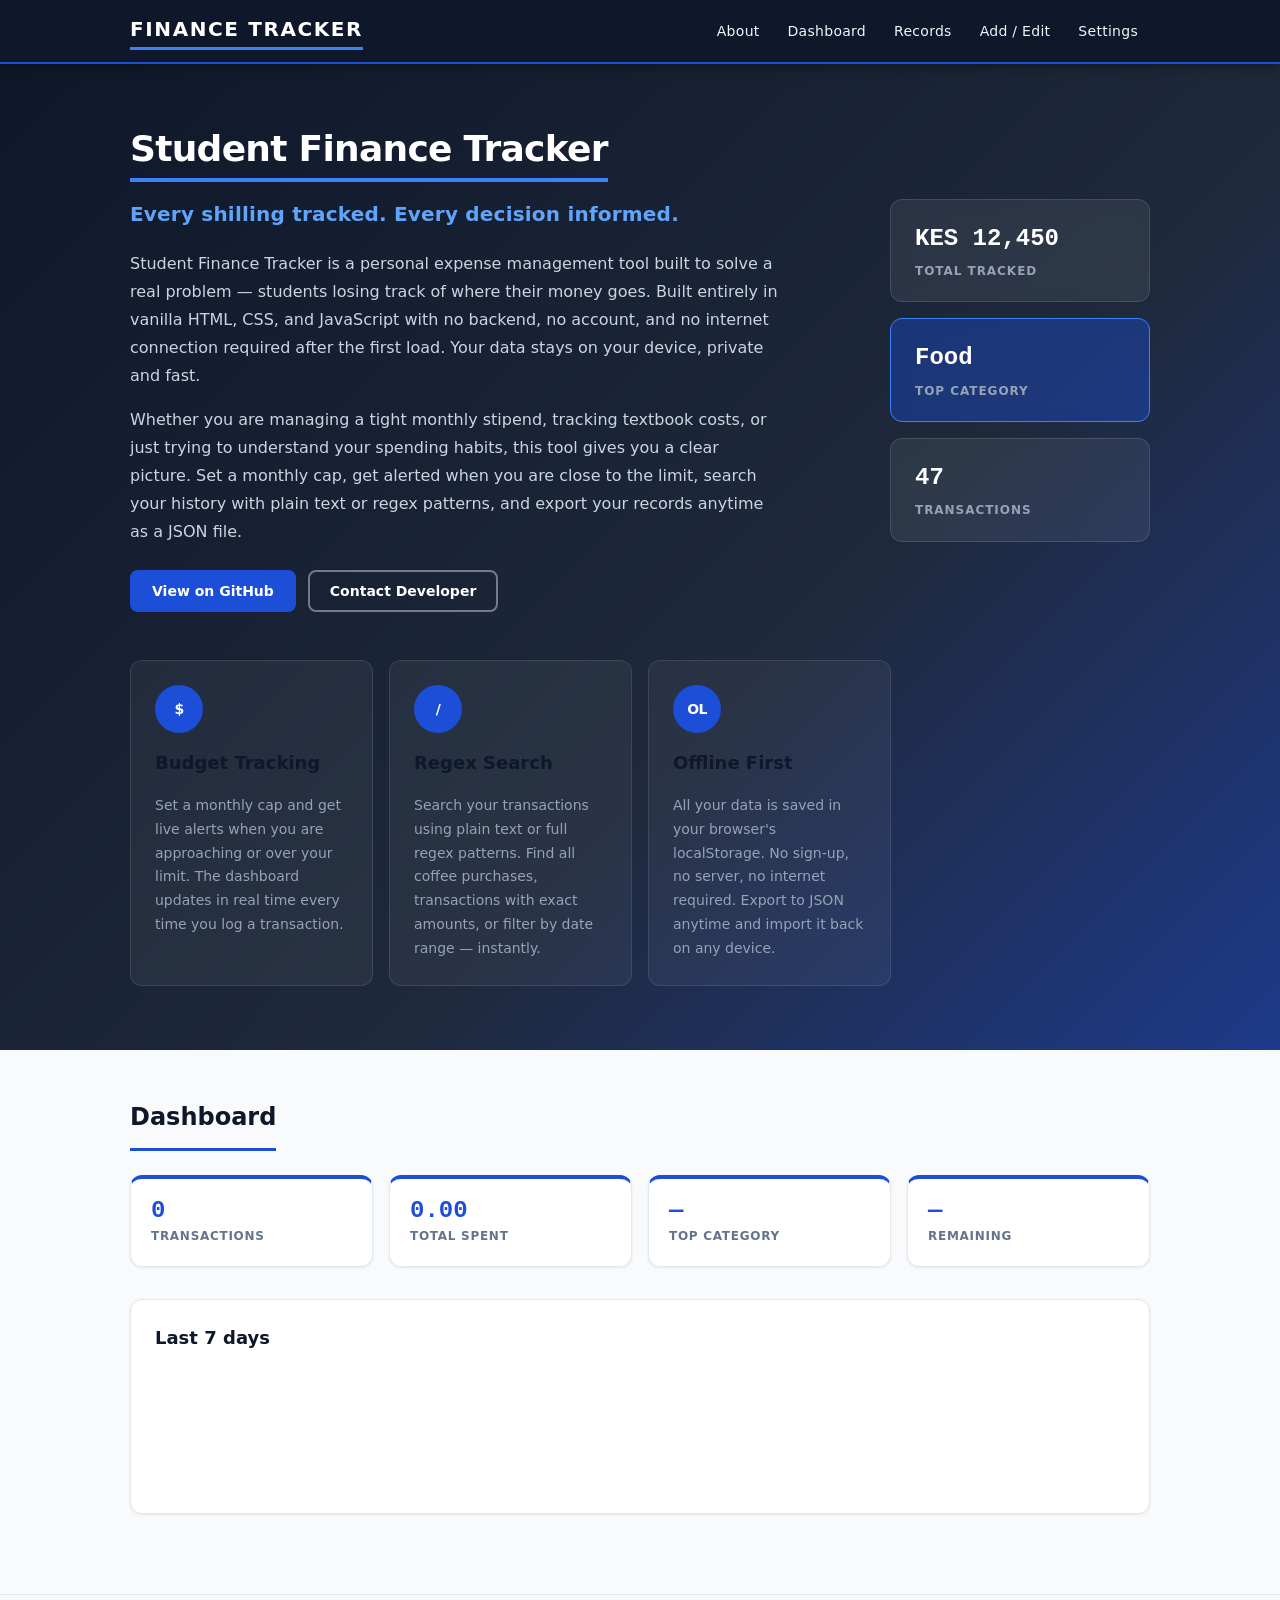
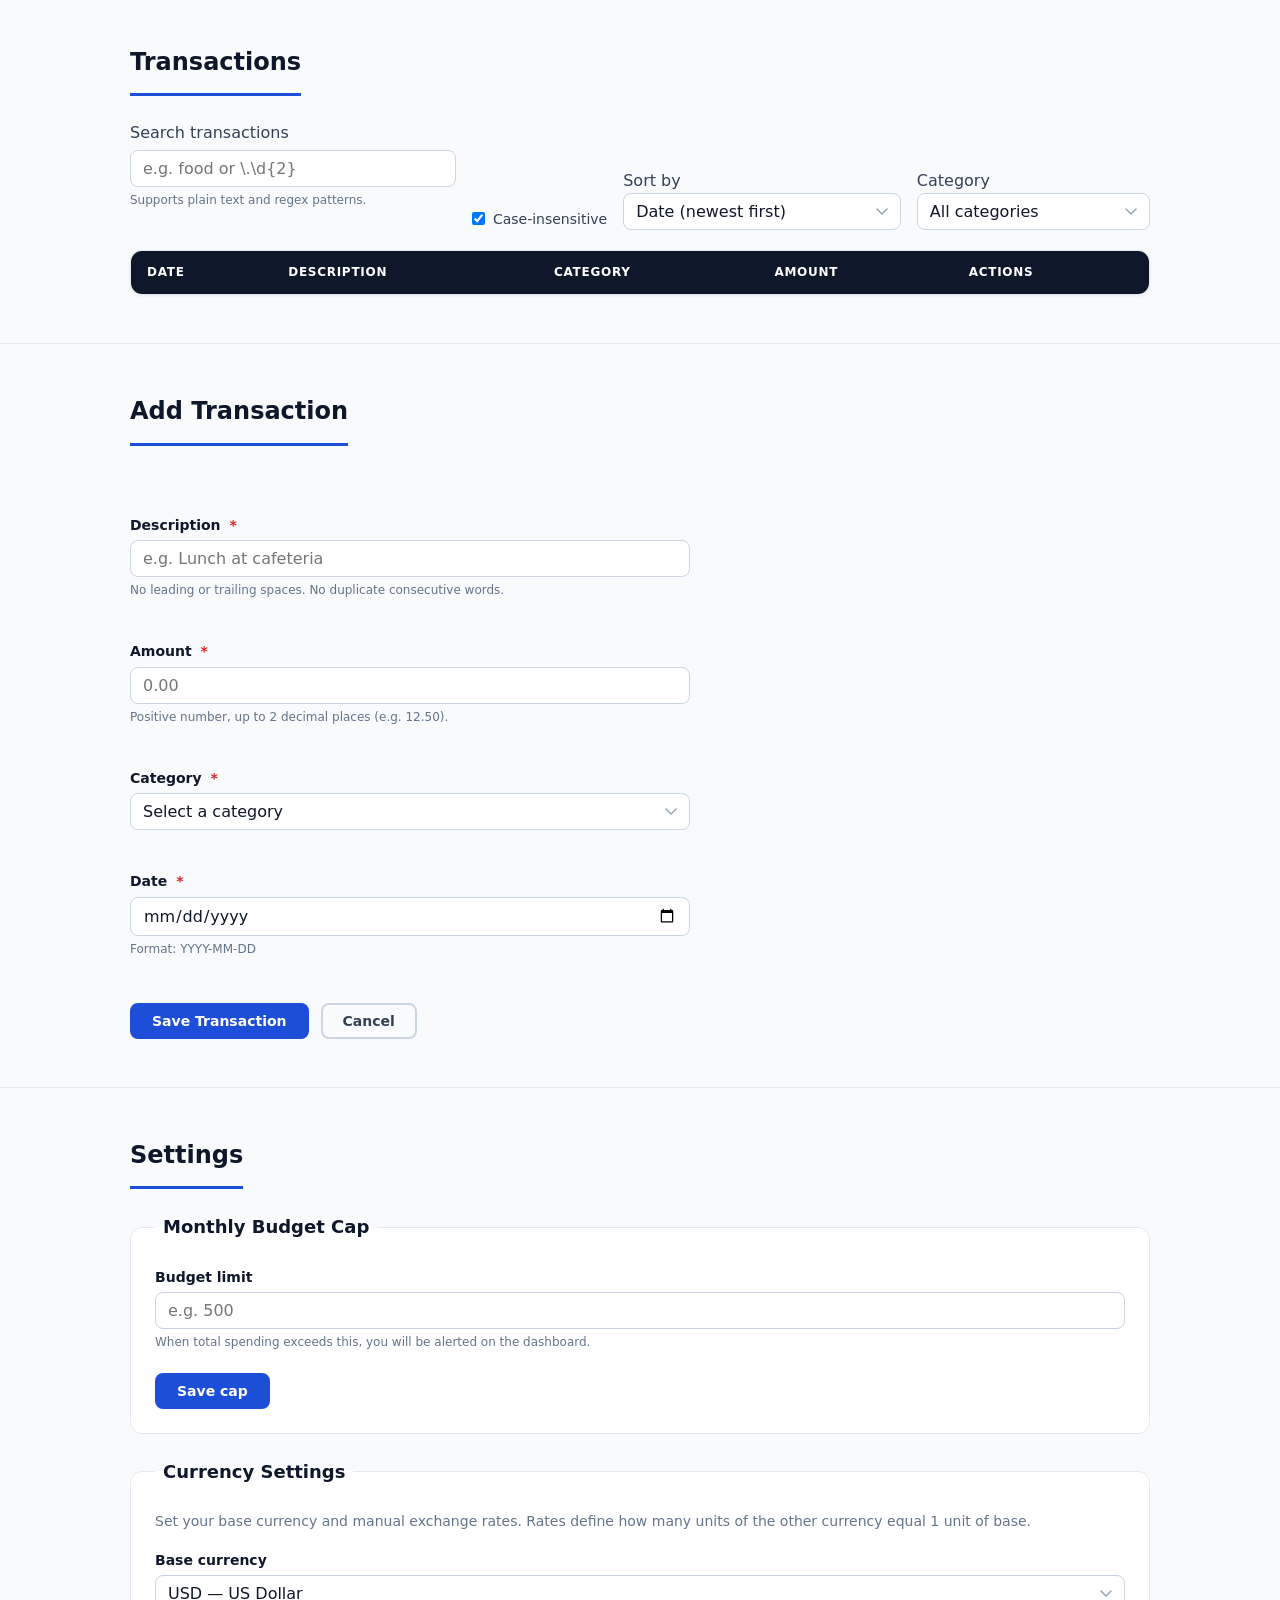
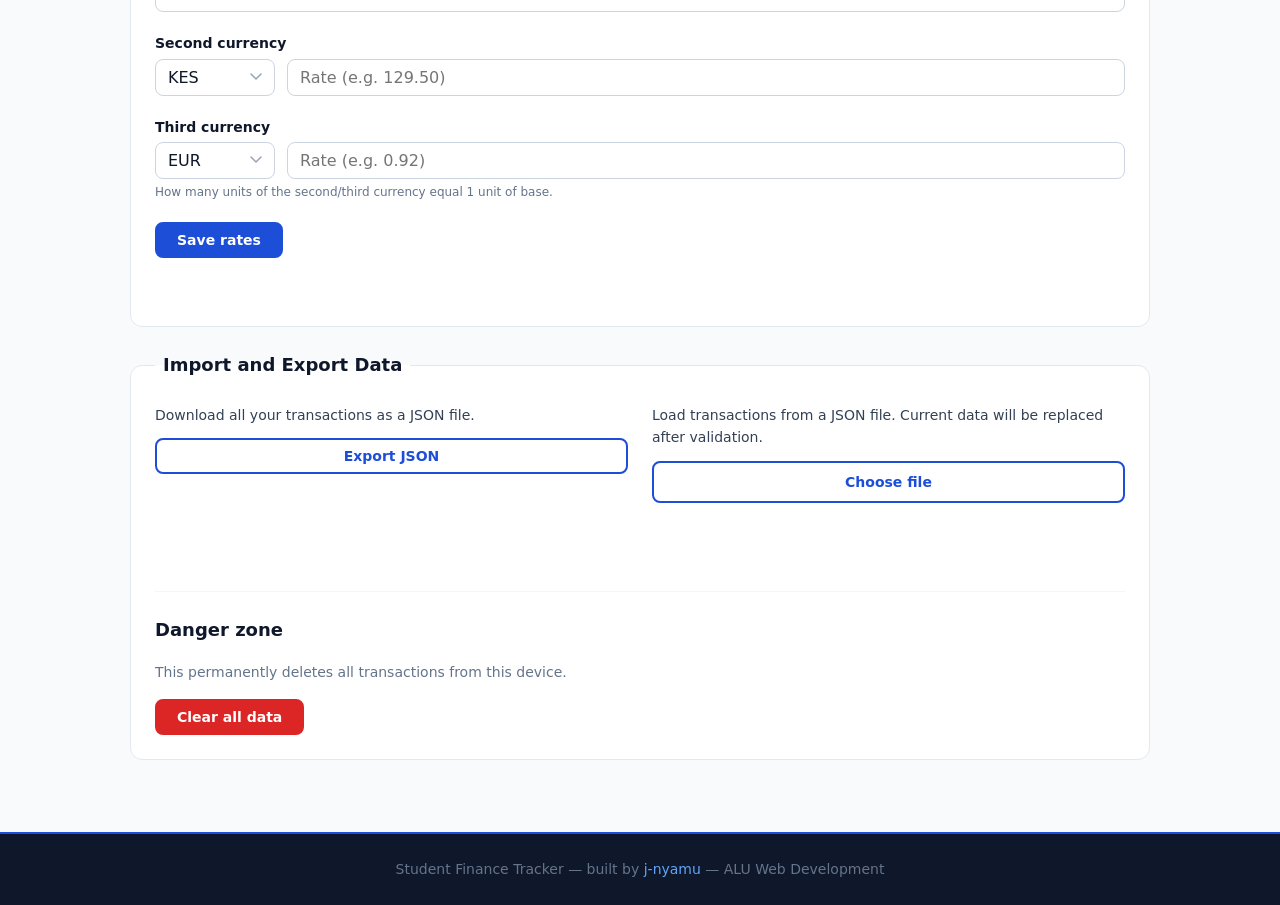
==== index.html @ af6364e4 "all" ====
<!DOCTYPE html>
<html lang="en">

<head>
  <meta charset="UTF-8" />
  <meta name="viewport" content="width=device-width, initial-scale=1.0" />
  <meta name="description" content="Student Finance Tracker — track your expenses, set budgets, and search transactions." />
  <title>Student Finance Tracker</title>
  <link rel="stylesheet" href="styles/main.css" />
<base target="_blank">
</head>

<body>

  <!-- Skip link — keyboard users jump past nav to main content -->
  <a href="#main-content" class="skip-link">Skip to main content</a>

  <!-- HEADER -->
  <header class="site-header" role="banner">
    <div class="header-inner">

      <div class="site-brand">
        <span class="brand-name">FINANCE TRACKER</span>
      </div>

      <button
        class="nav-toggle"
        aria-controls="primary-nav"
        aria-expanded="false"
        aria-label="Open navigation menu"
      >
        <span class="hamburger-bar"></span>
        <span class="hamburger-bar"></span>
        <span class="hamburger-bar"></span>
      </button>

      <nav id="primary-nav" class="primary-nav" aria-label="Primary navigation">
        <ul role="list">
          <li><a href="#section-about"     class="nav-link" data-section="about">About</a></li>
          <li><a href="#section-dashboard" class="nav-link" data-section="dashboard">Dashboard</a></li>
          <li><a href="#section-records"   class="nav-link" data-section="records">Records</a></li>
          <li><a href="#section-add"       class="nav-link" data-section="add">Add / Edit</a></li>
          <li><a href="#section-settings"  class="nav-link" data-section="settings">Settings</a></li>
        </ul>
      </nav>

    </div>
  </header>

  <!-- MAIN -->
  <main id="main-content" role="main">

    <!-- ======================================================
      SECTION 1 — ABOUT
    ====================================================== -->
    <section id="section-about" class="app-section" aria-labelledby="about-heading">
      <div class="section-inner">

        <div class="about-hero">
          <div class="about-hero-text">
            <h1 id="about-heading">Student Finance Tracker</h1>
            <p class="about-tagline">
              Every shilling tracked. Every decision informed.
            </p>
            <p class="about-description">
              Student Finance Tracker is a personal expense management tool built to solve
              a real problem — students losing track of where their money goes.
              Built entirely in vanilla HTML, CSS, and JavaScript with no backend,
              no account, and no internet connection required after the first load.
              Your data stays on your device, private and fast.
            </p>
            <p class="about-description">
              Whether you are managing a tight monthly stipend, tracking textbook costs,
              or just trying to understand your spending habits, this tool gives you
              a clear picture. Set a monthly cap, get alerted when you are close to the
              limit, search your history with plain text or regex patterns, and export
              your records anytime as a JSON file.
            </p>

            <div class="about-links">
              <a
                href="https://github.com/j-nyamu/alu-web-development"
                target="_blank"
                rel="noopener noreferrer"
                class="btn btn-primary"
                aria-label="View source code on GitHub (opens in new tab)"
              >View on GitHub</a>
              <a
                href="mailto:j.mungiria@alustudent.com"
                class="btn btn-outline"
                aria-label="Send an email to the developer"
              >Contact Developer</a>
            </div>
          </div>

          <div class="about-hero-visual" aria-hidden="true">
            <div class="hero-stat-preview">
              <div class="preview-card">
                <span class="preview-value">KES 12,450</span>
                <span class="preview-label">Total Tracked</span>
              </div>
              <div class="preview-card preview-card-accent">
                <span class="preview-value">Food</span>
                <span class="preview-label">Top Category</span>
              </div>
              <div class="preview-card">
                <span class="preview-value">47</span>
                <span class="preview-label">Transactions</span>
              </div>
            </div>
          </div>
        </div>

        <!-- Feature cards -->
        <div class="about-features">

          <div class="about-feature-card">
            <div class="feature-icon" aria-hidden="true">$</div>
            <h3 class="about-feature-title">Budget Tracking</h3>
            <p>Set a monthly cap and get live alerts when you are approaching or over your limit. The dashboard updates in real time every time you log a transaction.</p>
          </div>

          <div class="about-feature-card">
            <div class="feature-icon" aria-hidden="true">/</div>
            <h3 class="about-feature-title">Regex Search</h3>
            <p>Search your transactions using plain text or full regex patterns. Find all coffee purchases, transactions with exact amounts, or filter by date range — instantly.</p>
          </div>

          <div class="about-feature-card">
            <div class="feature-icon" aria-hidden="true">OL</div>
            <h3 class="about-feature-title">Offline First</h3>
            <p>All your data is saved in your browser's localStorage. No sign-up, no server, no internet required. Export to JSON anytime and import it back on any device.</p>
          </div>

        </div>

      </div>
    </section>


    <!-- ======================================================
      SECTION 2 — DASHBOARD
    ====================================================== -->
    <section id="section-dashboard" class="app-section" aria-labelledby="dashboard-heading">
      <div class="section-inner">

        <h2 id="dashboard-heading">Dashboard</h2>

        <!-- ARIA live region — budget cap alerts injected here by JS -->
        <div
          id="budget-alert"
          class="budget-alert"
          role="status"
          aria-live="polite"
          aria-atomic="true"
        ></div>

        <!-- Stat cards -->
        <div class="stats-grid">
          <div class="stat-card" aria-label="Total transactions">
            <span class="stat-value" id="stat-total-count">0</span>
            <span class="stat-label">Transactions</span>
          </div>
          <div class="stat-card" aria-label="Total amount spent">
            <span class="stat-value" id="stat-total-amount">0.00</span>
            <span class="stat-label">Total Spent</span>
          </div>
          <div class="stat-card" aria-label="Top spending category">
            <span class="stat-value" id="stat-top-category">—</span>
            <span class="stat-label">Top Category</span>
          </div>
          <div class="stat-card" aria-label="Budget remaining">
            <span class="stat-value" id="stat-budget-remaining">—</span>
            <span class="stat-label">Remaining</span>
          </div>
        </div>

        <!-- 7-day trend chart -->
        <div class="chart-wrapper" aria-label="Spending over the last 7 days">
          <h3 class="chart-title">Last 7 days</h3>
          <div id="trend-chart" class="trend-chart" role="img" aria-label="Bar chart of daily spending for the past 7 days"></div>
        </div>

      </div>
    </section>


    <!-- ======================================================
      SECTION 3 — RECORDS TABLE
    ====================================================== -->
    <section id="section-records" class="app-section" aria-labelledby="records-heading">
      <div class="section-inner">

        <h2 id="records-heading">Transactions</h2>

        <div class="records-toolbar" role="search">

          <div class="search-group">
            <label for="search-input">Search transactions</label>
            <input
              type="search"
              id="search-input"
              class="input-field"
              placeholder='e.g. food or \.\d{2}'
              aria-describedby="search-hint search-error"
              autocomplete="off"
            />
            <span id="search-hint" class="field-hint">Supports plain text and regex patterns.</span>
            <span id="search-error" class="field-error" role="alert" aria-live="assertive"></span>
          </div>

          <div class="search-options">
            <label class="toggle-label" for="toggle-case">
              <input type="checkbox" id="toggle-case" checked />
              Case-insensitive
            </label>
          </div>

          <div class="sort-group">
            <label for="sort-by">Sort by</label>
            <select id="sort-by" class="input-field select-field">
              <option value="date-desc">Date (newest first)</option>
              <option value="date-asc">Date (oldest first)</option>
              <option value="desc-asc">Description (A to Z)</option>
              <option value="desc-desc">Description (Z to A)</option>
              <option value="amount-asc">Amount (low to high)</option>
              <option value="amount-desc">Amount (high to low)</option>
            </select>
          </div>

          <div class="filter-group">
            <label for="filter-category">Category</label>
            <select id="filter-category" class="input-field select-field">
              <option value="all">All categories</option>
            </select>
          </div>

        </div>

        <p id="records-count" aria-live="polite" class="records-count"></p>

        <div class="table-wrapper" role="region" aria-label="Transactions table" tabindex="0">
          <table id="records-table" class="records-table">
            <thead>
              <tr>
                <th scope="col">Date</th>
                <th scope="col">Description</th>
                <th scope="col">Category</th>
                <th scope="col">Amount</th>
                <th scope="col">Actions</th>
              </tr>
            </thead>
            <tbody id="records-tbody"></tbody>
          </table>
        </div>

        <div id="empty-state" class="empty-state" hidden>
          <p>No transactions found. Add one below or adjust your search.</p>
          <a href="#section-add" class="btn btn-primary">Add transaction</a>
        </div>

      </div>
    </section>


    <!-- ======================================================
      SECTION 4 — ADD / EDIT FORM
    ====================================================== -->
    <section id="section-add" class="app-section" aria-labelledby="form-heading">
      <div class="section-inner">

        <h2 id="form-heading">Add Transaction</h2>

        <div id="form-status" class="form-status" role="status" aria-live="polite" aria-atomic="true"></div>

        <form id="transaction-form" class="transaction-form" novalidate>

          <input type="hidden" id="field-id" />

          <!-- Description -->
          <div class="form-group">
            <label for="field-description">
              Description <span class="required" aria-hidden="true">*</span>
            </label>
            <input
              type="text"
              id="field-description"
              class="input-field"
              placeholder="e.g. Lunch at cafeteria"
              required
              aria-required="true"
              aria-describedby="desc-error desc-hint"
              autocomplete="off"
            />
            <span id="desc-hint" class="field-hint">No leading or trailing spaces. No duplicate consecutive words.</span>
            <span id="desc-error" class="field-error" role="alert" aria-live="assertive"></span>
          </div>

          <!-- Amount with currency selector -->
          <div class="form-group">
            <label for="field-amount">
              Amount <span class="required" aria-hidden="true">*</span>
            </label>
                        <input
                type="text"
                id="field-amount"
                class="input-field amount-number-input"
                placeholder="0.00"
                required
                aria-required="true"
                aria-describedby="amount-error amount-hint"
                inputmode="decimal"
              />

            <span id="amount-hint" class="field-hint">Positive number, up to 2 decimal places (e.g. 12.50).</span>
            <span id="amount-error" class="field-error" role="alert" aria-live="assertive"></span>
          </div>

          <!-- Category -->
          <div class="form-group">
            <label for="field-category">
              Category <span class="required" aria-hidden="true">*</span>
            </label>
            <select
              id="field-category"
              class="input-field select-field"
              required
              aria-required="true"
              aria-describedby="category-error"
            >
              <option value="">Select a category</option>
              <option value="Food">Food</option>
              <option value="Books">Books</option>
              <option value="Transport">Transport</option>
              <option value="Entertainment">Entertainment</option>
              <option value="Fees">Fees</option>
              <option value="Other">Other</option>
            </select>
            <span id="category-error" class="field-error" role="alert" aria-live="assertive"></span>
          </div>

          <!-- Date -->
          <div class="form-group">
            <label for="field-date">
              Date <span class="required" aria-hidden="true">*</span>
            </label>
            <input
              type="date"
              id="field-date"
              class="input-field"
              required
              aria-required="true"
              aria-describedby="date-error date-hint"
            />
            <span id="date-hint" class="field-hint">Format: YYYY-MM-DD</span>
            <span id="date-error" class="field-error" role="alert" aria-live="assertive"></span>
          </div>

          <div class="form-actions">
            <button type="submit" id="btn-submit" class="btn btn-primary">Save Transaction</button>
            <button type="button" id="btn-cancel" class="btn btn-ghost">Cancel</button>
          </div>

        </form>

      </div>
    </section>


    <!-- ======================================================
      SECTION 5 — SETTINGS
    ====================================================== -->
    <section id="section-settings" class="app-section" aria-labelledby="settings-heading">
      <div class="section-inner">

        <h2 id="settings-heading">Settings</h2>

        <!-- Budget cap -->
        <fieldset class="settings-group">
          <legend>Monthly Budget Cap</legend>
          <div class="form-group">
            <label for="setting-budget-cap">Budget limit</label>
            <input
              type="number"
              id="setting-budget-cap"
              class="input-field"
              placeholder="e.g. 500"
              min="0"
              step="0.01"
              aria-describedby="budget-cap-hint"
            />
            <span id="budget-cap-hint" class="field-hint">When total spending exceeds this, you will be alerted on the dashboard.</span>
          </div>
          <button id="btn-save-budget" class="btn btn-primary">Save cap</button>
        </fieldset>

        <!-- Currency settings -->
        <fieldset class="settings-group">
          <legend>Currency Settings</legend>
          <p class="settings-description">
            Set your base currency and manual exchange rates.
            Rates define how many units of the other currency equal 1 unit of base.
          </p>

          <div class="form-group">
            <label for="setting-base-currency">Base currency</label>
            <select id="setting-base-currency" class="input-field select-field">
              <option value="USD">USD — US Dollar</option>
              <option value="KES">KES — Kenyan Shilling</option>
              <option value="RWF">RWF — Rwandan Franc</option>
              <option value="EUR">EUR — Euro</option>
              <option value="GBP">GBP — British Pound</option>
            </select>
          </div>

          <div class="form-group">
            <label for="setting-rate-1-code">Second currency</label>
            <div class="rate-row">
              <select id="setting-rate-1-code" class="input-field select-field">
                <option value="KES">KES</option>
                <option value="RWF">RWF</option>
                <option value="EUR">EUR</option>
                <option value="GBP">GBP</option>
                <option value="USD">USD</option>
              </select>
              <label for="setting-rate-1-value" class="visually-hidden">Exchange rate</label>
              <input type="number" id="setting-rate-1-value" class="input-field" placeholder="Rate (e.g. 129.50)" min="0" step="0.0001" />
            </div>
          </div>

          <div class="form-group">
            <label for="setting-rate-2-code">Third currency</label>
            <div class="rate-row">
              <select id="setting-rate-2-code" class="input-field select-field">
                <option value="EUR">EUR</option>
                <option value="RWF">RWF</option>
                <option value="KES">KES</option>
                <option value="GBP">GBP</option>
                <option value="USD">USD</option>
              </select>
              <label for="setting-rate-2-value" class="visually-hidden">Exchange rate</label>
              <input type="number" id="setting-rate-2-value" class="input-field" placeholder="Rate (e.g. 0.92)" min="0" step="0.0001" aria-describedby="rate-hint" />
            </div>
            <span id="rate-hint" class="field-hint">How many units of the second/third currency equal 1 unit of base.</span>
          </div>

          <button id="btn-save-rates" class="btn btn-primary">Save rates</button>
          <p id="settings-status" role="status" aria-live="polite" class="form-status"></p>
        </fieldset>

        <!-- Import / Export -->
        <fieldset class="settings-group">
          <legend>Import and Export Data</legend>

          <div class="import-export-actions">

            <div class="io-group">
              <p class="io-description">Download all your transactions as a JSON file.</p>
              <button id="btn-export" class="btn btn-outline">Export JSON</button>
            </div>

            <div class="io-group">
              <p class="io-description">Load transactions from a JSON file. Current data will be replaced after validation.</p>
              <label for="import-file" class="btn btn-outline" role="button">Choose file</label>
              <input type="file" id="import-file" accept=".json" class="visually-hidden" aria-describedby="import-status" />
              <p id="import-status" role="alert" aria-live="assertive" class="form-status"></p>
            </div>

          </div>

          <div class="danger-zone">
            <h3 class="danger-title">Danger zone</h3>
            <p>This permanently deletes all transactions from this device.</p>
            <button id="btn-clear-data" class="btn btn-danger">Clear all data</button>
          </div>

        </fieldset>

      </div>
    </section>

  </main>

  <!-- FOOTER -->
  <footer class="site-footer" role="contentinfo">
    <div class="footer-inner">
      <p>
        Student Finance Tracker &mdash; built by
        <a href="https://github.com/j-nyamu" target="_blank" rel="noopener noreferrer">j-nyamu</a>
        &mdash; ALU Web Development
      </p>
    </div>
  </footer>

  <!-- DELETE CONFIRM DIALOG -->
  <div
    id="confirm-dialog"
    class="dialog-overlay"
    role="dialog"
    aria-modal="true"
    aria-labelledby="dialog-title"
    aria-describedby="dialog-body"
    hidden
  >
    <div class="dialog-box">
      <h2 id="dialog-title">Delete transaction?</h2>
      <p id="dialog-body">This action cannot be undone.</p>
      <div class="dialog-actions">
        <button id="btn-confirm-delete" class="btn btn-danger">Yes, delete</button>
        <button id="btn-cancel-delete" class="btn btn-ghost">Cancel</button>
      </div>
    </div>
  </div>

  <!-- ES modules — order matters -->
  <script type="module" src="scripts/storage.js"></script>
  <script type="module" src="scripts/state.js"></script>
  <script type="module" src="scripts/validators.js"></script>
  <script type="module" src="scripts/search.js"></script>
  <script type="module" src="scripts/ui.js"></script>

</body>
</html>
---- styles/main.css ----
/* ============================================================
   STUDENT FINANCE TRACKER — main.css
   Theme: blue, black, and white.
   Mobile-first. Breakpoints: 360px (base), 768px, 1024px.
   ============================================================ */


/* ============================================================
   1. CSS CUSTOM PROPERTIES
   ============================================================ */
:root {
  /* -- Primary blue palette -- */
  --color-primary:        #1d4ed8;
  --color-primary-dark:   #1e3a8a;
  --color-primary-light:  #dbeafe;
  --color-primary-mid:    #3b82f6;
  --color-accent:         #60a5fa;

  /* -- Black and white palette -- */
  --color-black:          #000000;
  --color-near-black:     #0f172a;
  --color-dark:           #1e293b;
  --color-mid:            #334155;
  --color-bg:             #f8fafc;
  --color-surface:        #ffffff;
  --color-border:         #e2e8f0;
  --color-border-strong:  #cbd5e1;

  /* -- Text -- */
  --color-text-primary:   #0f172a;
  --color-text-secondary: #334155;
  --color-text-muted:     #64748b;
  --color-text-on-dark:   #f1f5f9;

  /* -- Status -- */
  --color-danger:         #dc2626;
  --color-danger-dark:    #b91c1c;
  --color-danger-light:   #fef2f2;
  --color-success:        #16a34a;
  --color-success-light:  #f0fdf4;
  --color-warning:        #d97706;
  --color-warning-light:  #fffbeb;

  /* -- Category badge colors -- */
  --color-food:           #16a34a;
  --color-books:          #7c3aed;
  --color-transport:      #0284c7;
  --color-entertainment:  #db2777;
  --color-fees:           #d97706;
  --color-other:          #64748b;

  /* -- Typography -- */
  --font-sans: 'Segoe UI', system-ui, -apple-system, sans-serif;
  --font-mono: 'Courier New', Courier, monospace;

  --text-xs:   0.75rem;
  --text-sm:   0.875rem;
  --text-base: 1rem;
  --text-lg:   1.125rem;
  --text-xl:   1.25rem;
  --text-2xl:  1.5rem;
  --text-3xl:  1.875rem;
  --text-4xl:  2.25rem;
  --text-5xl:  3rem;

  /* -- Spacing -- */
  --space-1:  0.25rem;
  --space-2:  0.5rem;
  --space-3:  0.75rem;
  --space-4:  1rem;
  --space-5:  1.25rem;
  --space-6:  1.5rem;
  --space-8:  2rem;
  --space-10: 2.5rem;
  --space-12: 3rem;
  --space-16: 4rem;

  /* -- Layout -- */
  --max-width:       1100px;
  --section-pad:     var(--space-10);
  --border-radius:   0.5rem;
  --border-radius-lg: 0.75rem;

  /* -- Shadows -- */
  --shadow-sm:  0 1px 3px rgba(0,0,0,0.08);
  --shadow-md:  0 4px 16px rgba(0,0,0,0.12);
  --shadow-blue: 0 4px 20px rgba(29,78,216,0.25);

  /* -- Transitions -- */
  --transition-fast:   150ms ease;
  --transition-normal: 250ms ease;
}


/* ============================================================
   2. RESET AND BASE
   ============================================================ */
*, *::before, *::after {
  box-sizing: border-box;
  margin: 0;
  padding: 0;
}

html {
  scroll-behavior: smooth;
  font-size: 16px;
}

body {
  font-family: var(--font-sans);
  font-size: var(--text-base);
  color: var(--color-text-secondary);
  background-color: var(--color-bg);
  line-height: 1.6;
  overflow-x: hidden;
}

ul[role="list"] { list-style: none; }

img { max-width: 100%; display: block; }

input, select, button, textarea {
  font-family: inherit;
  font-size: inherit;
}


/* ============================================================
   3. ACCESSIBILITY UTILITIES
   ============================================================ */
.skip-link {
  position: absolute;
  top: -100%;
  left: var(--space-4);
  background: var(--color-primary);
  color: #ffffff;
  padding: var(--space-2) var(--space-4);
  border-radius: var(--border-radius);
  font-weight: 600;
  text-decoration: none;
  z-index: 9999;
  transition: top var(--transition-fast);
}

.skip-link:focus { top: var(--space-4); }

.visually-hidden {
  position: absolute;
  width: 1px;
  height: 1px;
  padding: 0;
  margin: -1px;
  overflow: hidden;
  clip: rect(0,0,0,0);
  white-space: nowrap;
  border: 0;
}

:focus-visible {
  outline: 3px solid var(--color-primary-mid);
  outline-offset: 3px;
  border-radius: var(--border-radius);
}


/* ============================================================
   4. LAYOUT WRAPPERS
   ============================================================ */
.section-inner,
.header-inner,
.footer-inner {
  width: 100%;
  max-width: var(--max-width);
  margin-inline: auto;
  padding-inline: var(--space-4);
}


/* ============================================================
   5. HEADER AND NAVIGATION
   ============================================================ */
.site-header {
  position: sticky;
  top: 0;
  z-index: 100;
  /* Dark blue-black header */
  background-color: var(--color-near-black);
  border-bottom: 2px solid var(--color-primary);
  box-shadow: 0 2px 12px rgba(0,0,0,0.4);
}

.header-inner {
  display: flex;
  align-items: center;
  justify-content: space-between;
  padding-block: var(--space-3);
  gap: var(--space-4);
}

/* Brand — bold white text, no emoji */
.site-brand {
  display: flex;
  align-items: center;
}

.brand-name {
  font-size: var(--text-xl);
  font-weight: 900;
  color: #ffffff;
  letter-spacing: 0.08em;
  text-transform: uppercase;
  /* Blue underline accent */
  border-bottom: 3px solid var(--color-primary-mid);
  padding-bottom: 2px;
}

/* Hamburger button */
.nav-toggle {
  display: flex;
  flex-direction: column;
  justify-content: center;
  gap: 5px;
  background: none;
  border: 1px solid var(--color-mid);
  cursor: pointer;
  padding: var(--space-2);
  border-radius: var(--border-radius);
}

.hamburger-bar {
  display: block;
  width: 22px;
  height: 2px;
  background-color: #ffffff;
  border-radius: 2px;
  transition: transform var(--transition-normal), opacity var(--transition-fast);
}

.nav-toggle[aria-expanded="true"] .hamburger-bar:nth-child(1) {
  transform: translateY(7px) rotate(45deg);
}
.nav-toggle[aria-expanded="true"] .hamburger-bar:nth-child(2) {
  opacity: 0;
}
.nav-toggle[aria-expanded="true"] .hamburger-bar:nth-child(3) {
  transform: translateY(-7px) rotate(-45deg);
}

/* Mobile nav */
.primary-nav {
  display: none;
  position: absolute;
  top: 100%;
  left: 0;
  right: 0;
  background-color: var(--color-dark);
  border-bottom: 2px solid var(--color-primary);
  padding: var(--space-4);
  z-index: 99;
}

.primary-nav.is-open { display: block; }

.primary-nav ul {
  display: flex;
  flex-direction: column;
  gap: var(--space-1);
}

.nav-link {
  display: block;
  padding: var(--space-2) var(--space-3);
  color: var(--color-text-on-dark);
  text-decoration: none;
  border-radius: var(--border-radius);
  font-weight: 500;
  font-size: var(--text-sm);
  letter-spacing: 0.02em;
  transition: background-color var(--transition-fast), color var(--transition-fast);
}

.nav-link:hover {
  background-color: var(--color-primary);
  color: #ffffff;
}

.nav-link.is-active {
  background-color: var(--color-primary);
  color: #ffffff;
  font-weight: 700;
}


/* ============================================================
   6. APP SECTIONS
   ============================================================ */
.app-section {
  padding-block: var(--section-pad);
  border-bottom: 1px solid var(--color-border);
}

.app-section:last-of-type { border-bottom: none; }

.app-section h1 {
  font-size: var(--text-4xl);
  color: var(--color-text-primary);
  font-weight: 800;
  margin-bottom: var(--space-3);
  line-height: 1.15;
}

.app-section h2 {
  font-size: var(--text-2xl);
  color: var(--color-text-primary);
  font-weight: 700;
  margin-bottom: var(--space-6);
  padding-bottom: var(--space-3);
  border-bottom: 3px solid var(--color-primary);
  display: inline-block;
}

.app-section h3 {
  font-size: var(--text-lg);
  color: var(--color-text-primary);
  font-weight: 600;
  margin-bottom: var(--space-4);
}


/* ============================================================
   7. ABOUT SECTION — vibrant dark hero + feature cards
   ============================================================ */

/* Hero area — dark background, white text */
#section-about {
  background: linear-gradient(135deg, var(--color-near-black) 0%, var(--color-dark) 60%, var(--color-primary-dark) 100%);
  padding-block: var(--space-16);
  border-bottom: none;
}

.about-hero {
  display: flex;
  flex-direction: column;
  gap: var(--space-10);
  margin-bottom: var(--space-12);
}

.about-hero-text h1 {
  color: #ffffff;
  font-size: var(--text-4xl);
  font-weight: 900;
  letter-spacing: -0.02em;
  /* Blue accent underline on the heading */
  border-bottom: 4px solid var(--color-primary-mid);
  display: inline-block;
  padding-bottom: var(--space-2);
  margin-bottom: var(--space-4);
}

.about-tagline {
  font-size: var(--text-xl);
  color: var(--color-accent);
  font-weight: 600;
  margin-bottom: var(--space-5);
  letter-spacing: 0.01em;
}

.about-description {
  max-width: 64ch;
  margin-bottom: var(--space-4);
  color: #cbd5e1;
  line-height: 1.75;
  font-size: var(--text-base);
}

.about-links {
  display: flex;
  flex-wrap: wrap;
  gap: var(--space-3);
  margin-top: var(--space-6);
}

/* Preview stat cards floating on the right side */
.about-hero-visual {
  display: flex;
  justify-content: center;
}

.hero-stat-preview {
  display: flex;
  flex-direction: column;
  gap: var(--space-4);
  width: 100%;
  max-width: 300px;
}

.preview-card {
  background: rgba(255,255,255,0.07);
  border: 1px solid rgba(255,255,255,0.12);
  border-radius: var(--border-radius-lg);
  padding: var(--space-5) var(--space-6);
  display: flex;
  flex-direction: column;
  gap: var(--space-1);
  backdrop-filter: blur(8px);
}

.preview-card-accent {
  background: rgba(29,78,216,0.4);
  border-color: var(--color-primary-mid);
}

.preview-value {
  font-size: var(--text-2xl);
  font-weight: 800;
  color: #ffffff;
  font-family: var(--font-mono);
}

.preview-label {
  font-size: var(--text-xs);
  color: #94a3b8;
  text-transform: uppercase;
  letter-spacing: 0.08em;
  font-weight: 600;
}

/* Feature cards row — white cards on dark section */
.about-features {
  display: grid;
  grid-template-columns: 1fr;
  gap: var(--space-4);
}

.about-feature-card {
  background: rgba(255,255,255,0.05);
  border: 1px solid rgba(255,255,255,0.1);
  border-radius: var(--border-radius-lg);
  padding: var(--space-6);
  transition: background-color var(--transition-normal), border-color var(--transition-normal);
}

.about-feature-card:hover {
  background: rgba(29,78,216,0.2);
  border-color: var(--color-primary-mid);
}

/* Feature icon — bold text character in a blue circle */
.feature-icon {
  width: 48px;
  height: 48px;
  border-radius: 50%;
  background: var(--color-primary);
  color: #ffffff;
  display: flex;
  align-items: center;
  justify-content: center;
  font-size: var(--text-sm);
  font-weight: 900;
  margin-bottom: var(--space-4);
  letter-spacing: -0.05em;
}

.about-feature-title {
  font-size: var(--text-lg);
  font-weight: 700;
  color: #ffffff;
  margin-bottom: var(--space-2);
}

.about-feature-card p {
  color: #94a3b8;
  font-size: var(--text-sm);
  line-height: 1.7;
}


/* ============================================================
   8. BUTTONS
   ============================================================ */
.btn {
  display: inline-flex;
  align-items: center;
  justify-content: center;
  gap: var(--space-2);
  padding: var(--space-2) var(--space-5);
  border-radius: var(--border-radius);
  font-weight: 600;
  font-size: var(--text-sm);
  text-decoration: none;
  cursor: pointer;
  border: 2px solid transparent;
  transition: background-color var(--transition-fast), color var(--transition-fast),
              border-color var(--transition-fast), transform var(--transition-fast),
              box-shadow var(--transition-fast);
  white-space: nowrap;
}

.btn:active { transform: scale(0.97); }

.btn-primary {
  background-color: var(--color-primary);
  color: #ffffff;
  border-color: var(--color-primary);
}
.btn-primary:hover {
  background-color: var(--color-primary-dark);
  border-color: var(--color-primary-dark);
  box-shadow: var(--shadow-blue);
}

/* White outline button for use on dark backgrounds */
.btn-outline {
  background-color: transparent;
  color: #ffffff;
  border-color: rgba(255,255,255,0.4);
}
.btn-outline:hover {
  background-color: rgba(255,255,255,0.1);
  border-color: #ffffff;
}

/* Blue accent button */
.btn-accent {
  background-color: var(--color-accent);
  color: var(--color-near-black);
  border-color: var(--color-accent);
  font-weight: 700;
}
.btn-accent:hover {
  background-color: var(--color-primary-mid);
  border-color: var(--color-primary-mid);
  color: #ffffff;
}

/* Ghost button — for use on light backgrounds */
.btn-ghost {
  background-color: transparent;
  color: var(--color-text-secondary);
  border-color: var(--color-border-strong);
}
.btn-ghost:hover {
  background-color: var(--color-bg);
  color: var(--color-text-primary);
}

/* Danger button */
.btn-danger {
  background-color: var(--color-danger);
  color: #ffffff;
  border-color: var(--color-danger);
}
.btn-danger:hover {
  background-color: var(--color-danger-dark);
}

.btn:disabled {
  opacity: 0.5;
  cursor: not-allowed;
  transform: none;
}

/* Inside the app sections (non-dark bg), outline buttons should be blue */
.app-section:not(#section-about) .btn-outline {
  color: var(--color-primary);
  border-color: var(--color-primary);
}
.app-section:not(#section-about) .btn-outline:hover {
  background-color: var(--color-primary-light);
}


/* ============================================================
   9. FORM ELEMENTS
   ============================================================ */
.form-group {
  display: flex;
  flex-direction: column;
  gap: var(--space-1);
  margin-bottom: var(--space-5);
}

.form-group label {
  font-size: var(--text-sm);
  font-weight: 600;
  color: var(--color-text-primary);
}

.required { color: var(--color-danger); margin-left: var(--space-1); }

.input-field {
  width: 100%;
  padding: var(--space-2) var(--space-3);
  border: 1.5px solid var(--color-border-strong);
  border-radius: var(--border-radius);
  background-color: var(--color-surface);
  color: var(--color-text-primary);
  transition: border-color var(--transition-fast), box-shadow var(--transition-fast);
}

.input-field:hover { border-color: var(--color-primary); }

.input-field:focus {
  border-color: var(--color-primary);
  box-shadow: 0 0 0 3px rgba(29, 78, 216, 0.15);
  outline: none;
}

/* Amount field: currency select + number input side by side */
.input-with-currency {
  display: flex;
  gap: var(--space-2);
  align-items: stretch;
}

/* The currency select on the amount field */
.amount-currency-select {
  width: 90px;
  flex-shrink: 0;
  font-weight: 600;
  color: var(--color-primary);
  border-color: var(--color-primary);
}

/* The number portion */
.amount-number-input {
  flex: 1;
}

.select-field {
  appearance: none;
  background-image: url("data:image/svg+xml,%3Csvg xmlns='http://www.w3.org/2000/svg' width='12' height='8' viewBox='0 0 12 8'%3E%3Cpath d='M1 1l5 5 5-5' stroke='%2394a3b8' stroke-width='1.5' fill='none' stroke-linecap='round'/%3E%3C/svg%3E");
  background-repeat: no-repeat;
  background-position: right var(--space-3) center;
  padding-right: var(--space-8);
  cursor: pointer;
}

.field-hint {
  font-size: var(--text-xs);
  color: var(--color-text-muted);
}

.field-error {
  font-size: var(--text-xs);
  color: var(--color-danger);
  font-weight: 500;
  min-height: 1rem;
}

.input-field.is-invalid { border-color: var(--color-danger); }
.input-field.is-valid   { border-color: var(--color-success); }

.form-actions {
  display: flex;
  flex-wrap: wrap;
  gap: var(--space-3);
  margin-top: var(--space-6);
}

.form-status {
  font-size: var(--text-sm);
  padding: var(--space-2) var(--space-3);
  border-radius: var(--border-radius);
  margin-top: var(--space-3);
  min-height: 2rem;
  transition: opacity var(--transition-normal);
}

.form-status.is-success {
  background-color: var(--color-success-light);
  color: var(--color-success);
}
.form-status.is-error {
  background-color: var(--color-danger-light);
  color: var(--color-danger);
}

.transaction-form { max-width: 560px; }


/* ============================================================
   10. DASHBOARD — STATS GRID
   ============================================================ */
.stats-grid {
  display: grid;
  grid-template-columns: repeat(2, 1fr);
  gap: var(--space-4);
  margin-bottom: var(--space-8);
}

.stat-card {
  background-color: var(--color-surface);
  border: 1px solid var(--color-border);
  border-top: 4px solid var(--color-primary);
  border-radius: var(--border-radius-lg);
  padding: var(--space-5);
  display: flex;
  flex-direction: column;
  gap: var(--space-1);
  box-shadow: var(--shadow-sm);
  animation: fadeSlideUp 0.4s ease both;
}

.stat-card:nth-child(1) { animation-delay: 0.05s; }
.stat-card:nth-child(2) { animation-delay: 0.10s; }
.stat-card:nth-child(3) { animation-delay: 0.15s; }
.stat-card:nth-child(4) { animation-delay: 0.20s; }

.stat-value {
  font-size: var(--text-2xl);
  font-weight: 800;
  color: var(--color-primary);
  line-height: 1;
  font-family: var(--font-mono);
}

.stat-label {
  font-size: var(--text-xs);
  color: var(--color-text-muted);
  text-transform: uppercase;
  letter-spacing: 0.06em;
  font-weight: 600;
}


/* ============================================================
   11. TREND CHART
   ============================================================ */
.chart-wrapper {
  background-color: var(--color-surface);
  border: 1px solid var(--color-border);
  border-radius: var(--border-radius-lg);
  padding: var(--space-6);
  margin-bottom: var(--space-8);
  box-shadow: var(--shadow-sm);
}

.chart-title { margin-bottom: var(--space-4); }

.trend-chart {
  display: flex;
  align-items: flex-end;
  gap: var(--space-2);
  height: 120px;
}

.chart-bar-wrapper {
  flex: 1;
  display: flex;
  flex-direction: column;
  align-items: center;
  gap: var(--space-1);
  height: 100%;
  justify-content: flex-end;
}

.chart-bar {
  width: 100%;
  background: linear-gradient(180deg, var(--color-primary-mid), var(--color-primary));
  border-radius: var(--border-radius) var(--border-radius) 0 0;
  min-height: 4px;
  animation: growUp 0.5s ease both;
  transition: background var(--transition-fast);
}

.chart-bar:hover {
  background: linear-gradient(180deg, var(--color-accent), var(--color-primary-mid));
}

.chart-label {
  font-size: var(--text-xs);
  color: var(--color-text-muted);
  text-align: center;
}


/* ============================================================
   12. BUDGET ALERT
   ============================================================ */
.budget-alert {
  padding: var(--space-3) var(--space-4);
  border-radius: var(--border-radius);
  margin-bottom: var(--space-6);
  font-weight: 500;
  font-size: var(--text-sm);
  display: none;
}

.budget-alert.is-under {
  display: block;
  background-color: var(--color-success-light);
  color: var(--color-success);
  border: 1px solid var(--color-success);
}

.budget-alert.is-over {
  display: block;
  background-color: var(--color-warning-light);
  color: var(--color-warning);
  border: 1px solid var(--color-warning);
  animation: shake 0.4s ease;
}


/* ============================================================
   13. CURRENCY CONVERTER
   ============================================================ */
.conversion-widget {
  background-color: var(--color-surface);
  border: 1px solid var(--color-border);
  border-top: 4px solid var(--color-primary);
  border-radius: var(--border-radius-lg);
  padding: var(--space-6);
  box-shadow: var(--shadow-sm);
}

.conversion-controls {
  display: flex;
  flex-wrap: wrap;
  align-items: flex-end;
  gap: var(--space-3);
}

/* Each field in the converter row */
.conversion-field {
  flex: 1;
  min-width: 120px;
  margin-bottom: 0;
}

.conversion-arrow {
  font-size: var(--text-2xl);
  color: var(--color-primary);
  font-weight: 700;
  padding-bottom: var(--space-3);
  flex-shrink: 0;
}

.conversion-btn {
  /* Align button with bottom of the inputs */
  align-self: flex-end;
  margin-bottom: 0;
  flex-shrink: 0;
}

.conversion-result {
  margin-top: var(--space-4);
  font-size: var(--text-xl);
  font-weight: 700;
  color: var(--color-primary);
  font-family: var(--font-mono);
  min-height: 1.75rem;
}


/* ============================================================
   14. RECORDS TOOLBAR
   ============================================================ */
.records-toolbar {
  display: flex;
  flex-direction: column;
  gap: var(--space-4);
  margin-bottom: var(--space-5);
}

.search-group {
  display: flex;
  flex-direction: column;
  gap: var(--space-1);
}

.search-options {
  display: flex;
  align-items: center;
  gap: var(--space-3);
}

.toggle-label {
  display: flex;
  align-items: center;
  gap: var(--space-2);
  font-size: var(--text-sm);
  color: var(--color-text-secondary);
  cursor: pointer;
}

.records-count {
  font-size: var(--text-sm);
  color: var(--color-text-muted);
  margin-bottom: var(--space-3);
}


/* ============================================================
   15. RECORDS TABLE
   ============================================================ */
.table-wrapper {
  overflow-x: auto;
  border: 1px solid var(--color-border);
  border-radius: var(--border-radius-lg);
  box-shadow: var(--shadow-sm);
}

.records-table {
  width: 100%;
  border-collapse: collapse;
  font-size: var(--text-sm);
  background-color: var(--color-surface);
}

.records-table thead {
  background-color: var(--color-near-black);
}

.records-table th {
  padding: var(--space-3) var(--space-4);
  text-align: left;
  font-weight: 600;
  color: #ffffff;
  white-space: nowrap;
  font-size: var(--text-xs);
  text-transform: uppercase;
  letter-spacing: 0.06em;
}

.records-table td {
  padding: var(--space-3) var(--space-4);
  border-bottom: 1px solid var(--color-border);
  color: var(--color-text-secondary);
  vertical-align: middle;
}

.records-table tbody tr:last-child td { border-bottom: none; }

.records-table tbody tr {
  transition: background-color var(--transition-fast);
}

.records-table tbody tr:hover {
  background-color: var(--color-primary-light);
}

.records-table tbody tr.row-new {
  animation: fadeSlideUp 0.3s ease both;
}

/* Search match highlight */
mark {
  background-color: #fef08a;
  color: var(--color-text-primary);
  border-radius: 2px;
  padding: 0 2px;
}

/* Category badges */
.badge {
  display: inline-block;
  padding: var(--space-1) var(--space-2);
  border-radius: 999px;
  font-size: var(--text-xs);
  font-weight: 600;
  text-transform: uppercase;
  letter-spacing: 0.04em;
  color: #ffffff;
}

.badge-food          { background-color: var(--color-food); }
.badge-books         { background-color: var(--color-books); }
.badge-transport     { background-color: var(--color-transport); }
.badge-entertainment { background-color: var(--color-entertainment); }
.badge-fees          { background-color: var(--color-fees); }
.badge-other         { background-color: var(--color-other); }

.amount-cell {
  font-family: var(--font-mono);
  font-weight: 600;
  color: var(--color-text-primary);
  white-space: nowrap;
}

.row-actions { display: flex; gap: var(--space-2); }

.btn-icon {
  background: none;
  border: 1px solid var(--color-border-strong);
  border-radius: var(--border-radius);
  padding: var(--space-1) var(--space-2);
  cursor: pointer;
  font-size: var(--text-xs);
  font-weight: 600;
  color: var(--color-text-secondary);
  transition: background-color var(--transition-fast), color var(--transition-fast);
}

.btn-icon:hover {
  background-color: var(--color-primary-light);
  color: var(--color-primary);
  border-color: var(--color-primary);
}

.btn-icon.btn-icon-danger:hover {
  background-color: var(--color-danger-light);
  color: var(--color-danger);
  border-color: var(--color-danger);
}

.empty-state {
  text-align: center;
  padding: var(--space-16) var(--space-4);
  color: var(--color-text-muted);
}

.empty-state p { margin-bottom: var(--space-4); }


/* ============================================================
   16. SETTINGS
   ============================================================ */
.settings-group {
  border: 1px solid var(--color-border);
  border-radius: var(--border-radius-lg);
  padding: var(--space-6);
  margin-bottom: var(--space-6);
  background-color: var(--color-surface);
}

.settings-group legend {
  font-size: var(--text-lg);
  font-weight: 700;
  color: var(--color-text-primary);
  padding-inline: var(--space-2);
}

.settings-description {
  font-size: var(--text-sm);
  color: var(--color-text-muted);
  margin-bottom: var(--space-4);
}

.rate-row {
  display: flex;
  gap: var(--space-3);
}

.rate-row .select-field {
  width: 120px;
  flex-shrink: 0;
}

.import-export-actions {
  display: flex;
  flex-direction: column;
  gap: var(--space-6);
}

.io-group {
  display: flex;
  flex-direction: column;
  gap: var(--space-3);
}

.io-description {
  font-size: var(--text-sm);
  color: var(--color-text-secondary);
}

.danger-zone {
  margin-top: var(--space-8);
  padding-top: var(--space-6);
  border-top: 1px solid var(--color-danger-light);
}

.danger-title {
  color: var(--color-danger);
  margin-bottom: var(--space-2);
}

.danger-zone p {
  font-size: var(--text-sm);
  color: var(--color-text-muted);
  margin-bottom: var(--space-4);
}


/* ============================================================
   17. DELETE DIALOG
   ============================================================ */
.dialog-overlay {
  position: fixed;
  inset: 0;
  background-color: rgba(0, 0, 0, 0.6);
  display: flex;
  align-items: center;
  justify-content: center;
  z-index: 200;
  animation: fadeIn 0.2s ease;
}

.dialog-overlay[hidden] { display: none; }

.dialog-box {
  background-color: var(--color-surface);
  border-radius: var(--border-radius-lg);
  padding: var(--space-8);
  max-width: 400px;
  width: 90%;
  box-shadow: var(--shadow-md);
  border-top: 4px solid var(--color-danger);
  animation: fadeSlideUp 0.25s ease;
}

.dialog-box h2 {
  font-size: var(--text-xl);
  margin-bottom: var(--space-3);
  border: none;
  padding: 0;
  display: block;
  color: var(--color-text-primary);
}

.dialog-box p {
  color: var(--color-text-muted);
  margin-bottom: var(--space-6);
}

.dialog-actions {
  display: flex;
  gap: var(--space-3);
  justify-content: flex-end;
}


/* ============================================================
   18. FOOTER
   ============================================================ */
.site-footer {
  background-color: var(--color-near-black);
  border-top: 2px solid var(--color-primary);
  padding-block: var(--space-6);
}

.site-footer p {
  font-size: var(--text-sm);
  color: #64748b;
  text-align: center;
}

.site-footer a {
  color: var(--color-accent);
  text-decoration: none;
}

.site-footer a:hover { text-decoration: underline; }


/* ============================================================
   19. KEYFRAME ANIMATIONS
   ============================================================ */
@keyframes fadeSlideUp {
  from { opacity: 0; transform: translateY(12px); }
  to   { opacity: 1; transform: translateY(0); }
}

@keyframes growUp {
  from { transform: scaleY(0); transform-origin: bottom; }
  to   { transform: scaleY(1); transform-origin: bottom; }
}

@keyframes fadeIn {
  from { opacity: 0; }
  to   { opacity: 1; }
}

@keyframes shake {
  0%, 100% { transform: translateX(0); }
  20%       { transform: translateX(-6px); }
  40%       { transform: translateX(6px); }
  60%       { transform: translateX(-4px); }
  80%       { transform: translateX(4px); }
}

@media (prefers-reduced-motion: reduce) {
  *, *::before, *::after {
    animation-duration: 0.01ms !important;
    transition-duration: 0.01ms !important;
  }
}


/* ============================================================
   20. RESPONSIVE — TABLET 768px
   ============================================================ */
@media (min-width: 768px) {

  .nav-toggle { display: none; }

  .primary-nav {
    display: block;
    position: static;
    border: none;
    box-shadow: none;
    padding: 0;
    background: none;
  }

  .primary-nav ul {
    flex-direction: row;
    gap: var(--space-1);
  }

  .about-hero {
    flex-direction: row;
    align-items: center;
  }

  .about-hero-text { flex: 1; }

  .about-hero-visual {
    flex: 0 0 260px;
    justify-content: flex-end;
  }

  .about-features {
    grid-template-columns: repeat(2, 1fr);
  }

  .records-toolbar {
    flex-direction: row;
    flex-wrap: wrap;
    align-items: flex-end;
  }

  .search-group {
    flex: 1;
    min-width: 200px;
  }

  .stats-grid {
    grid-template-columns: repeat(4, 1fr);
  }

  .import-export-actions { flex-direction: row; }

  .io-group { flex: 1; }

  .section-inner,
  .header-inner,
  .footer-inner {
    padding-inline: var(--space-8);
  }
}


/* ============================================================
   21. RESPONSIVE — DESKTOP 1024px
   ============================================================ */
@media (min-width: 1024px) {

  .about-features {
    grid-template-columns: repeat(4, 1fr);
  }

  .app-section { padding-block: var(--space-12); }

  .section-inner,
  .header-inner,
  .footer-inner {
    padding-inline: var(--space-10);
  }

  .conversion-controls { flex-wrap: nowrap; }
}
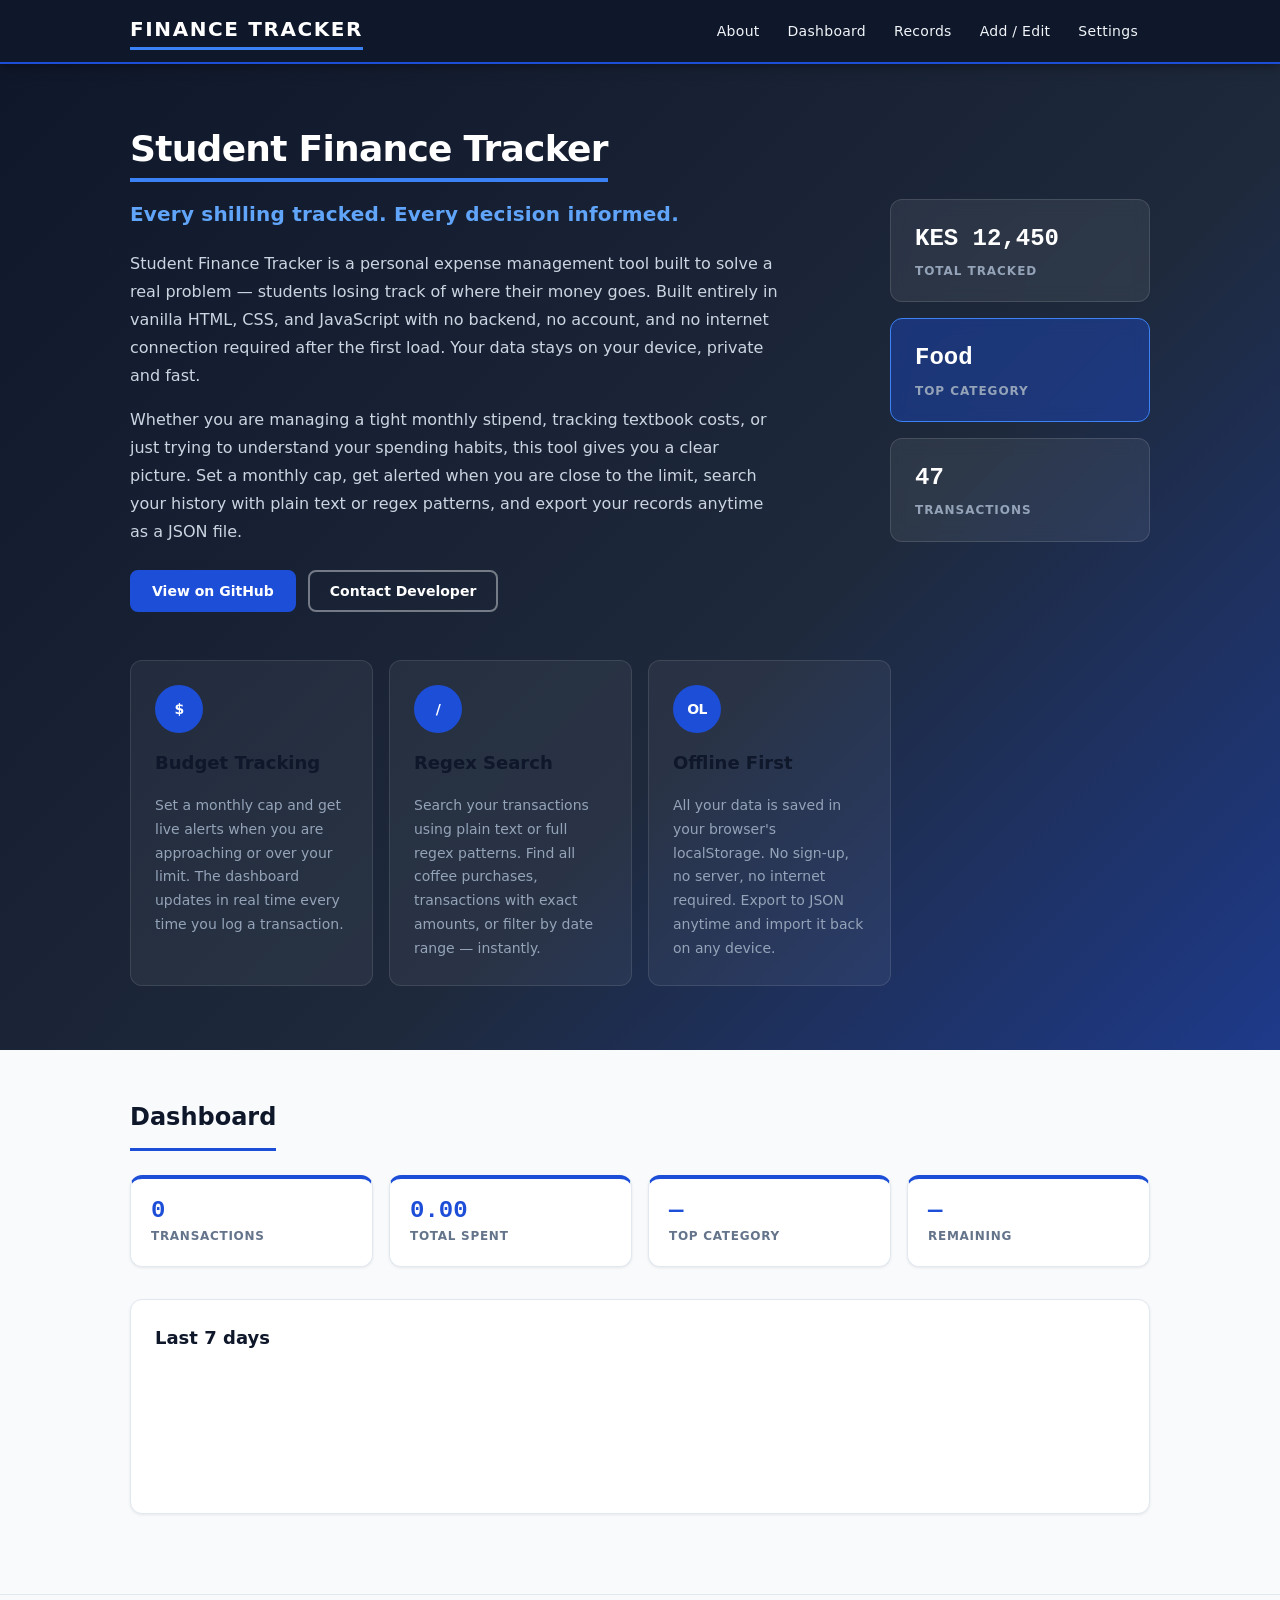
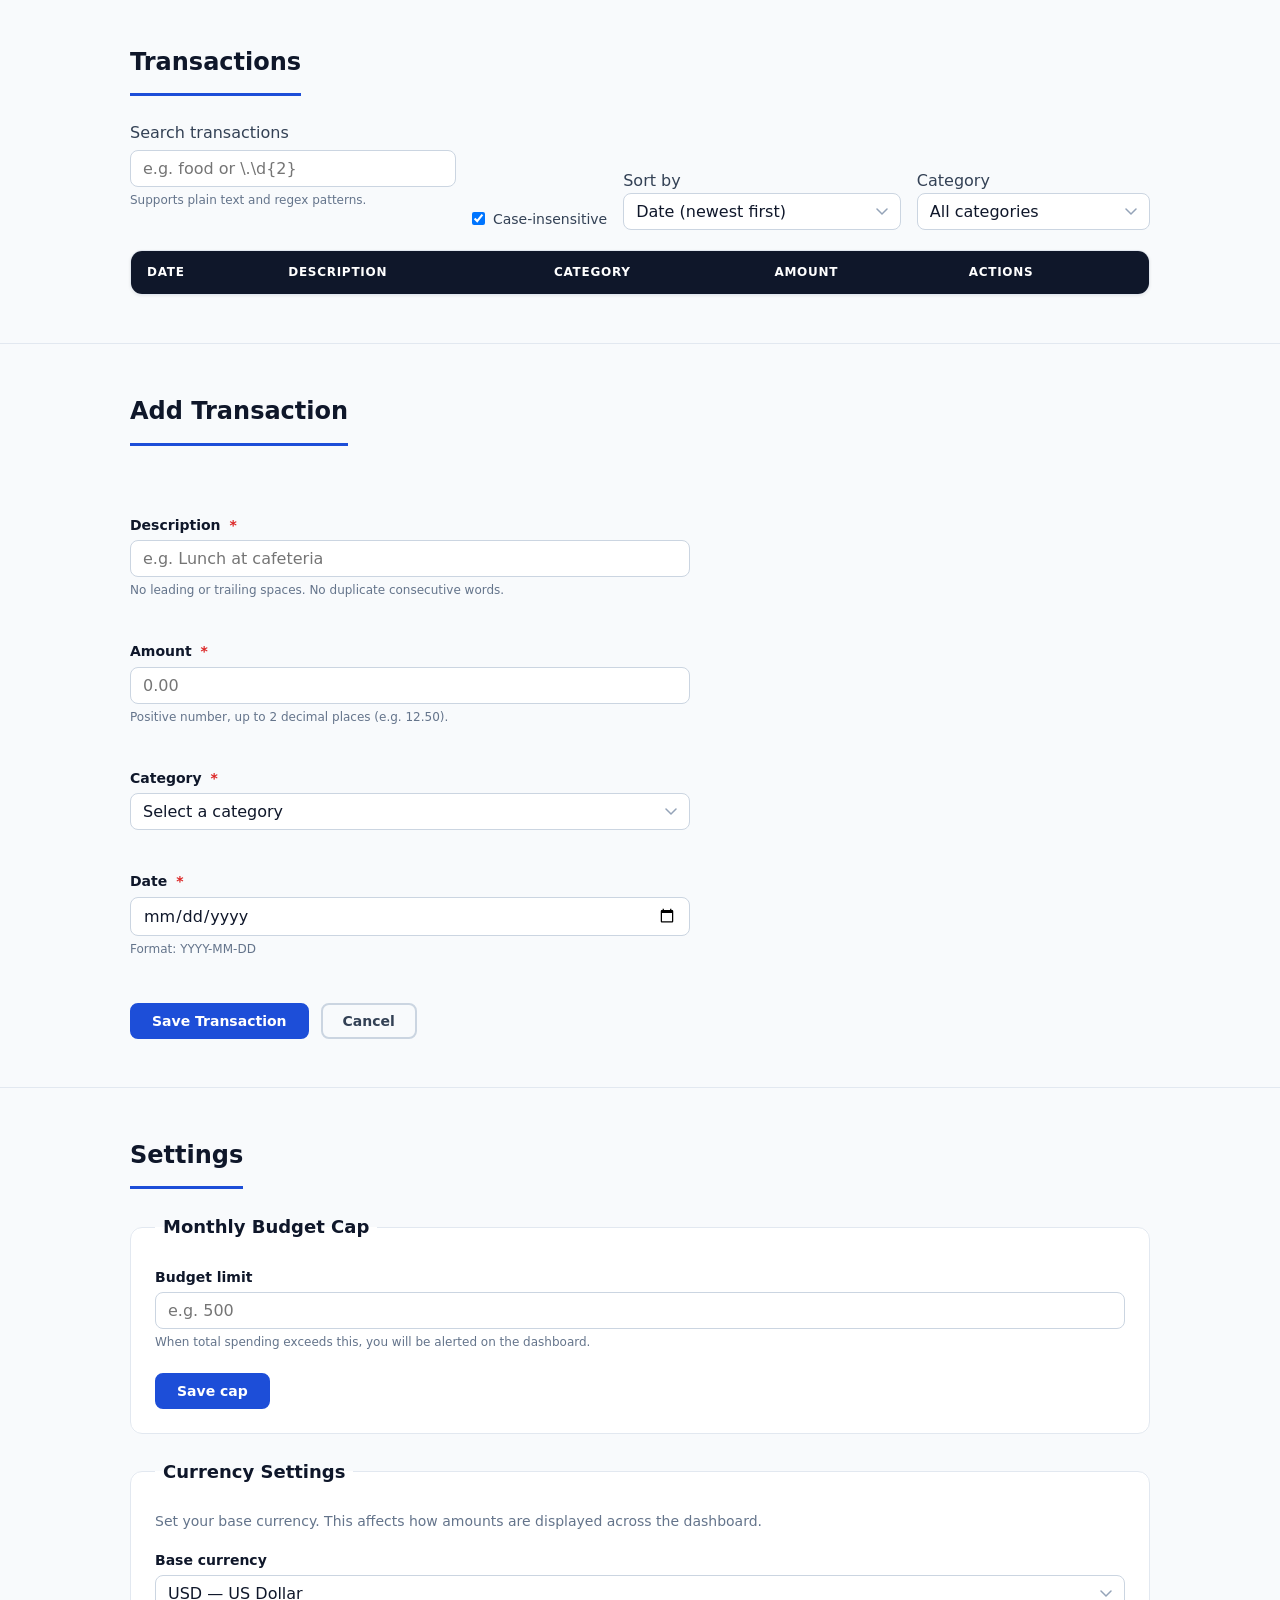
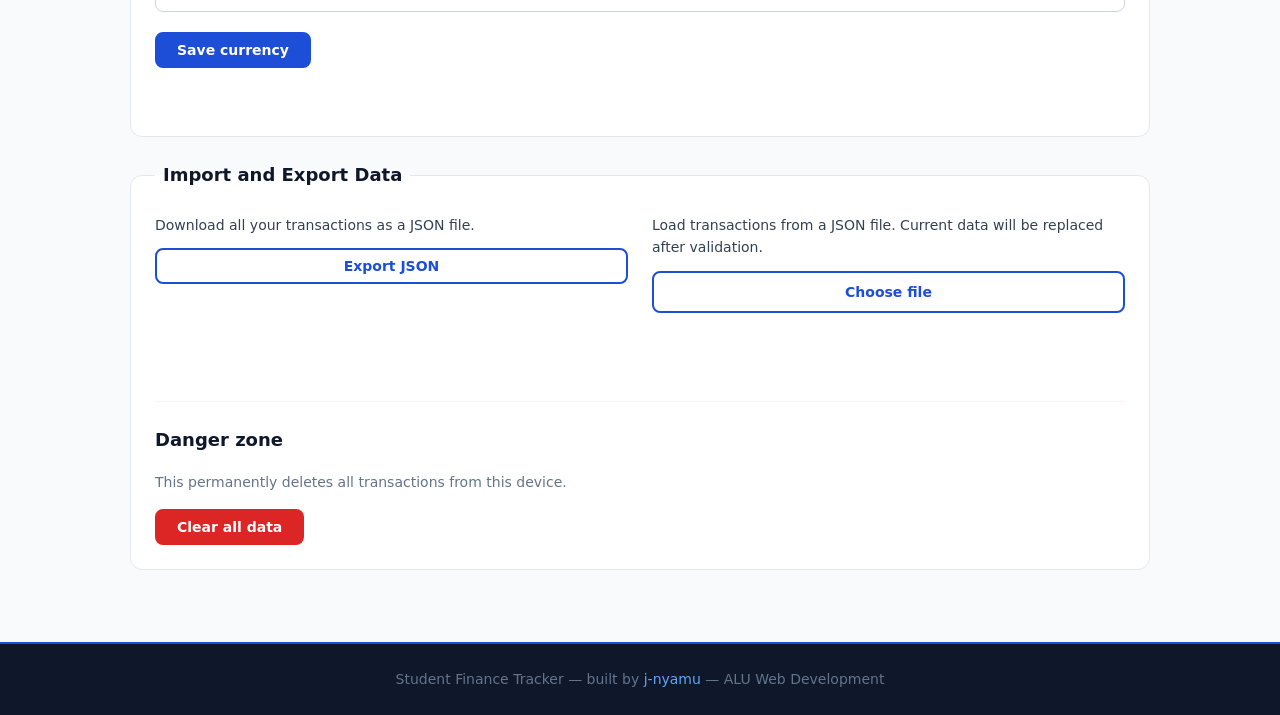
==== commit 9111af8b: "index" ====
--- a/index.html
+++ b/index.html
@@ -7,7 +7,6 @@
   <meta name="description" content="Student Finance Tracker — track your expenses, set budgets, and search transactions." />
   <title>Student Finance Tracker</title>
   <link rel="stylesheet" href="styles/main.css" />
-<base target="_blank">
 </head>
 
 <body>
@@ -296,22 +295,21 @@
             <span id="desc-error" class="field-error" role="alert" aria-live="assertive"></span>
           </div>
 
-          <!-- Amount with currency selector -->
+          <!-- Amount -->
           <div class="form-group">
             <label for="field-amount">
               Amount <span class="required" aria-hidden="true">*</span>
             </label>
-                        <input
-                type="text"
-                id="field-amount"
-                class="input-field amount-number-input"
-                placeholder="0.00"
-                required
-                aria-required="true"
-                aria-describedby="amount-error amount-hint"
-                inputmode="decimal"
-              />
-
+            <input
+              type="text"
+              id="field-amount"
+              class="input-field amount-number-input"
+              placeholder="0.00"
+              required
+              aria-required="true"
+              aria-describedby="amount-error amount-hint"
+              inputmode="decimal"
+            />
             <span id="amount-hint" class="field-hint">Positive number, up to 2 decimal places (e.g. 12.50).</span>
             <span id="amount-error" class="field-error" role="alert" aria-live="assertive"></span>
           </div>
@@ -398,8 +396,7 @@
         <fieldset class="settings-group">
           <legend>Currency Settings</legend>
           <p class="settings-description">
-            Set your base currency and manual exchange rates.
-            Rates define how many units of the other currency equal 1 unit of base.
+            Set your base currency. This affects how amounts are displayed across the dashboard.
           </p>
 
           <div class="form-group">
@@ -413,38 +410,7 @@
             </select>
           </div>
 
-          <div class="form-group">
-            <label for="setting-rate-1-code">Second currency</label>
-            <div class="rate-row">
-              <select id="setting-rate-1-code" class="input-field select-field">
-                <option value="KES">KES</option>
-                <option value="RWF">RWF</option>
-                <option value="EUR">EUR</option>
-                <option value="GBP">GBP</option>
-                <option value="USD">USD</option>
-              </select>
-              <label for="setting-rate-1-value" class="visually-hidden">Exchange rate</label>
-              <input type="number" id="setting-rate-1-value" class="input-field" placeholder="Rate (e.g. 129.50)" min="0" step="0.0001" />
-            </div>
-          </div>
-
-          <div class="form-group">
-            <label for="setting-rate-2-code">Third currency</label>
-            <div class="rate-row">
-              <select id="setting-rate-2-code" class="input-field select-field">
-                <option value="EUR">EUR</option>
-                <option value="RWF">RWF</option>
-                <option value="KES">KES</option>
-                <option value="GBP">GBP</option>
-                <option value="USD">USD</option>
-              </select>
-              <label for="setting-rate-2-value" class="visually-hidden">Exchange rate</label>
-              <input type="number" id="setting-rate-2-value" class="input-field" placeholder="Rate (e.g. 0.92)" min="0" step="0.0001" aria-describedby="rate-hint" />
-            </div>
-            <span id="rate-hint" class="field-hint">How many units of the second/third currency equal 1 unit of base.</span>
-          </div>
-
-          <button id="btn-save-rates" class="btn btn-primary">Save rates</button>
+          <button id="btn-save-rates" class="btn btn-primary">Save currency</button>
           <p id="settings-status" role="status" aria-live="polite" class="form-status"></p>
         </fieldset>
 
@@ -456,7 +422,7 @@
 
             <div class="io-group">
               <p class="io-description">Download all your transactions as a JSON file.</p>
-              <button id="btn-export" class="btn btn-outline">Export JSON</button>
+              <button id="btn-export" class="btn btn-outline" type="button">Export JSON</button>
             </div>
 
             <div class="io-group">
@@ -471,7 +437,7 @@
           <div class="danger-zone">
             <h3 class="danger-title">Danger zone</h3>
             <p>This permanently deletes all transactions from this device.</p>
-            <button id="btn-clear-data" class="btn btn-danger">Clear all data</button>
+            <button id="btn-clear-data" class="btn btn-danger" type="button">Clear all data</button>
           </div>
 
         </fieldset>
@@ -512,11 +478,7 @@
     </div>
   </div>
 
-  <!-- ES modules — order matters -->
-  <script type="module" src="scripts/storage.js"></script>
-  <script type="module" src="scripts/state.js"></script>
-  <script type="module" src="scripts/validators.js"></script>
-  <script type="module" src="scripts/search.js"></script>
+  <!-- ES module — ui.js imports all dependencies -->
   <script type="module" src="scripts/ui.js"></script>
 
 </body>
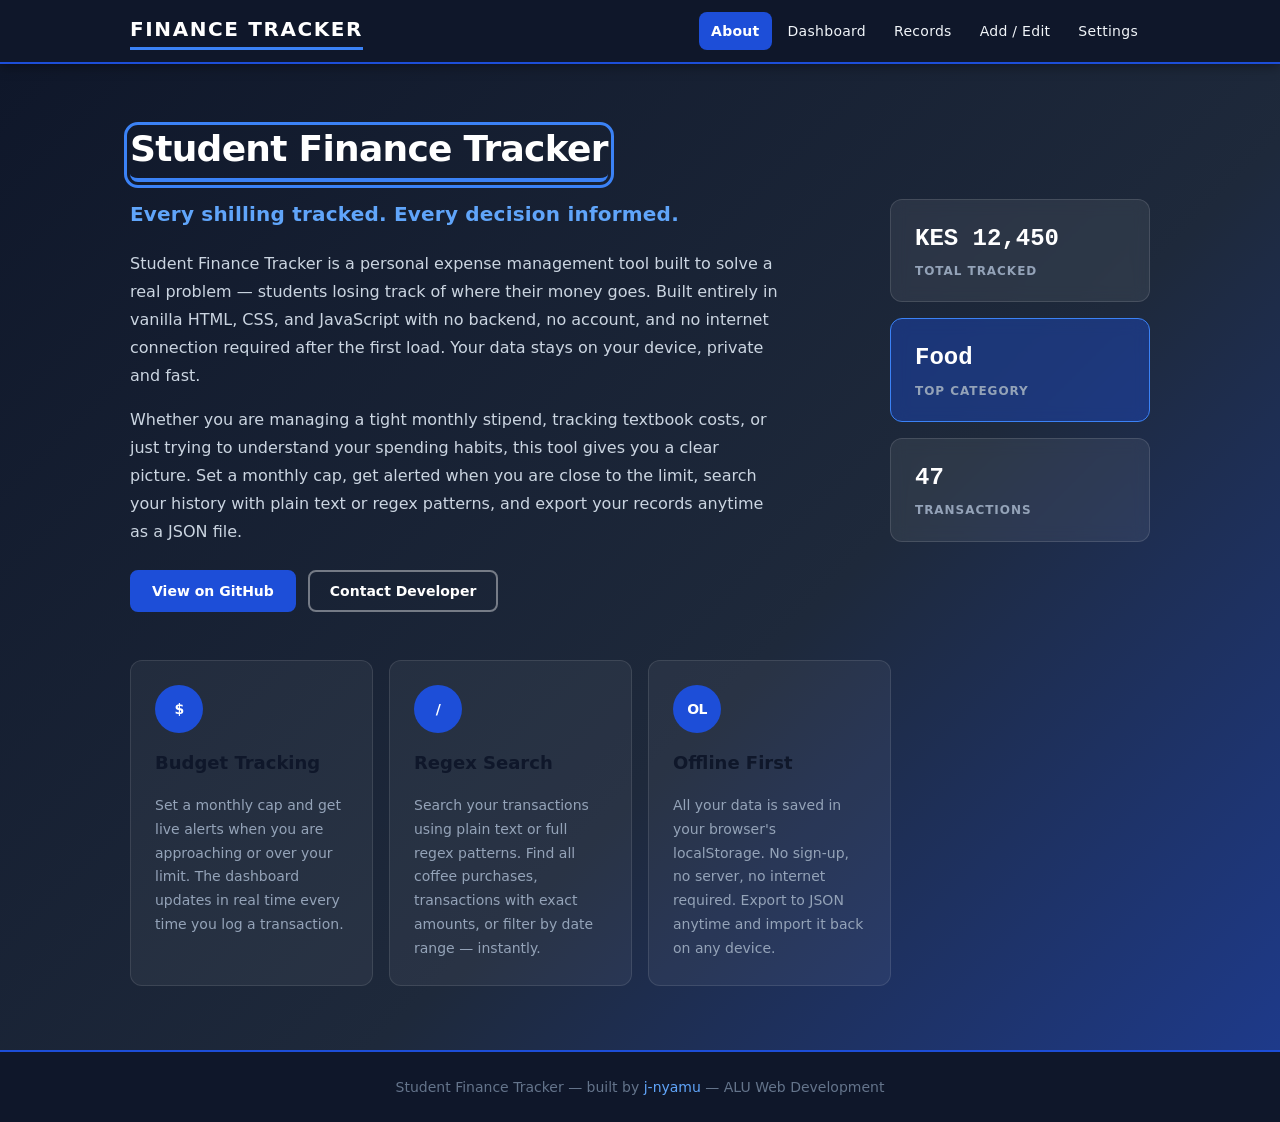
==== commit 3093a6b5: "Touches" ====
--- a/index.html
+++ b/index.html
@@ -270,6 +270,11 @@
 
         <h2 id="form-heading">Add Transaction</h2>
 
+        <p class="import-hint">
+          Have a JSON file with multiple transactions?
+          <button type="button" class="link-button" data-goto="settings">Import it in Settings</button>
+        </p>
+
         <div id="form-status" class="form-status" role="status" aria-live="polite" aria-atomic="true"></div>
 
         <form id="transaction-form" class="transaction-form" novalidate>
@@ -326,8 +331,7 @@
               aria-required="true"
               aria-describedby="category-error"
             >
-              <option value="">Select a category</option>
-              <option value="Food">Food</option>
+            <option value="Food">Food</option>
               <option value="Books">Books</option>
               <option value="Transport">Transport</option>
               <option value="Entertainment">Entertainment</option>
--- a/styles/main.css
+++ b/styles/main.css
@@ -678,6 +678,34 @@
 
 .transaction-form { max-width: 560px; }
 
+/* Import discoverability hint on the Add/Edit page */
+.import-hint {
+  font-size: var(--text-sm);
+  color: var(--color-text-muted);
+  margin-bottom: var(--space-5);
+  padding: var(--space-3) var(--space-4);
+  background-color: var(--color-primary-light);
+  border-radius: var(--border-radius);
+  border-left: 3px solid var(--color-primary);
+}
+
+/* Inline button styled to look like a text link */
+.link-button {
+  background: none;
+  border: none;
+  padding: 0;
+  margin: 0;
+  font: inherit;
+  color: var(--color-primary);
+  font-weight: 600;
+  text-decoration: underline;
+  cursor: pointer;
+}
+
+.link-button:hover {
+  color: var(--color-primary-dark);
+}
+
 
 /* ============================================================
    10. DASHBOARD — STATS GRID
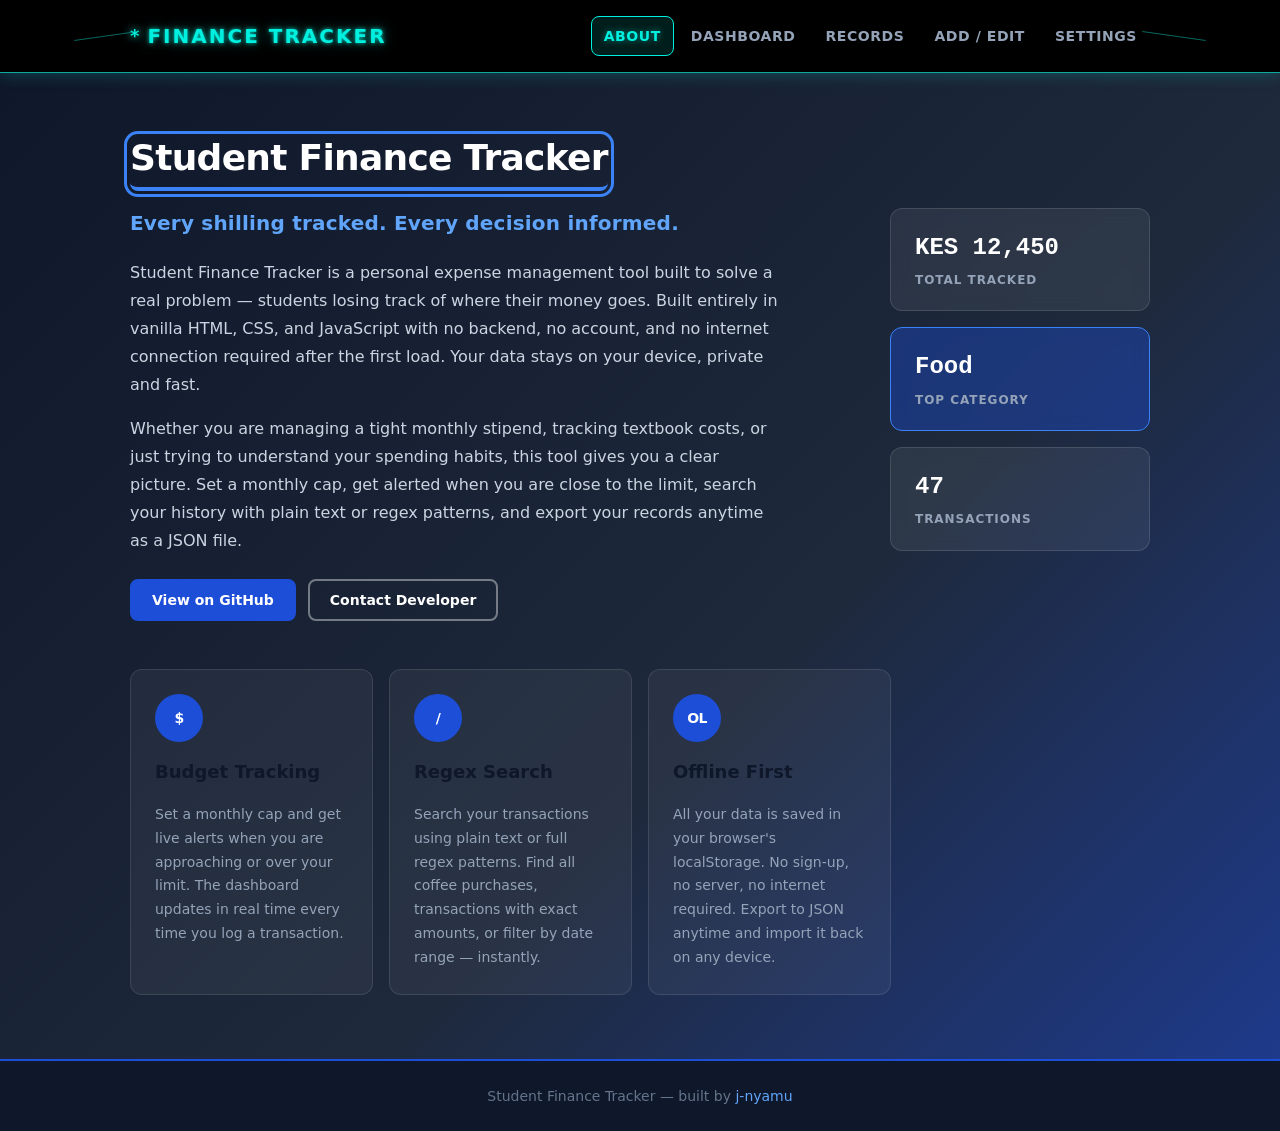
==== commit f2989536: "Footer" ====
--- a/index.html
+++ b/index.html
@@ -255,7 +255,7 @@
 
         <div id="empty-state" class="empty-state" hidden>
           <p>No transactions found. Add one below or adjust your search.</p>
-          <a href="#section-add" class="btn btn-primary">Add transaction</a>
+          <button type="button" class="btn btn-primary" data-goto="add">Add transaction</button>
         </div>
 
       </div>
@@ -457,7 +457,6 @@
       <p>
         Student Finance Tracker &mdash; built by
         <a href="https://github.com/j-nyamu" target="_blank" rel="noopener noreferrer">j-nyamu</a>
-        &mdash; ALU Web Development
       </p>
     </div>
   </footer>
--- a/styles/main.css
+++ b/styles/main.css
@@ -177,51 +177,97 @@
 
 
 /* ============================================================
-   5. HEADER AND NAVIGATION
-   ============================================================ */
+   5. HEADER AND NAVIGATION — neon cyan / black signature look
+   ============================================================ */
+
+/* Neon palette, scoped to the header only */
+:root {
+  --neon-cyan:       #00f0e0;
+  --neon-cyan-dim:   #0fa89c;
+  --neon-black:      #000000;
+}
+
 .site-header {
   position: sticky;
   top: 0;
   z-index: 100;
-  /* Dark blue-black header */
-  background-color: var(--color-near-black);
-  border-bottom: 2px solid var(--color-primary);
-  box-shadow: 0 2px 12px rgba(0,0,0,0.4);
+  /* Pure black header, distinct from the rest of the light app */
+  background-color: var(--neon-black);
+  border-bottom: 1px solid var(--neon-cyan-dim);
+  box-shadow: 0 0 16px rgba(0, 240, 224, 0.25);
+  overflow: hidden;
 }
 
 .header-inner {
+  position: relative;
   display: flex;
   align-items: center;
   justify-content: space-between;
-  padding-block: var(--space-3);
+  padding-block: var(--space-4);
   gap: var(--space-4);
 }
 
-/* Brand — bold white text, no emoji */
+/* Geometric corner accents — thin diagonal-cut lines framing each side,
+   echoing a circuit-board / blueprint corner bracket */
+.header-inner::before,
+.header-inner::after {
+  content: '';
+  position: absolute;
+  top: 50%;
+  width: 64px;
+  height: 1px;
+  background: var(--neon-cyan-dim);
+  opacity: 0.6;
+}
+
+.header-inner::before {
+  left: -16px;
+  transform: translateY(-50%) rotate(-8deg);
+}
+
+.header-inner::after {
+  right: -16px;
+  transform: translateY(-50%) rotate(8deg);
+}
+
+/* Brand — bold neon cyan glow, no emoji */
 .site-brand {
   display: flex;
   align-items: center;
+  gap: var(--space-2);
+}
+
+/* Small asterisk/starburst mark, echoing the corner accents in the reference */
+.site-brand::before {
+  content: '*';
+  color: var(--neon-cyan);
+  font-size: var(--text-lg);
+  font-weight: 900;
+  text-shadow: 0 0 8px var(--neon-cyan);
 }
 
 .brand-name {
   font-size: var(--text-xl);
   font-weight: 900;
-  color: #ffffff;
-  letter-spacing: 0.08em;
+  color: var(--neon-cyan);
+  letter-spacing: 0.1em;
   text-transform: uppercase;
-  /* Blue underline accent */
-  border-bottom: 3px solid var(--color-primary-mid);
-  padding-bottom: 2px;
-}
-
-/* Hamburger button */
+  border-bottom: none;
+  padding-bottom: 0;
+  /* Neon glow effect */
+  text-shadow:
+    0 0 4px rgba(0, 240, 224, 0.8),
+    0 0 14px rgba(0, 240, 224, 0.45);
+}
+
+/* Hamburger button — outlined in cyan to match the theme */
 .nav-toggle {
   display: flex;
   flex-direction: column;
   justify-content: center;
   gap: 5px;
   background: none;
-  border: 1px solid var(--color-mid);
+  border: 1px solid var(--neon-cyan-dim);
   cursor: pointer;
   padding: var(--space-2);
   border-radius: var(--border-radius);
@@ -231,8 +277,9 @@
   display: block;
   width: 22px;
   height: 2px;
-  background-color: #ffffff;
+  background-color: var(--neon-cyan);
   border-radius: 2px;
+  box-shadow: 0 0 4px rgba(0, 240, 224, 0.6);
   transition: transform var(--transition-normal), opacity var(--transition-fast);
 }
 
@@ -246,15 +293,16 @@
   transform: translateY(-7px) rotate(-45deg);
 }
 
-/* Mobile nav */
+/* Mobile nav — black background to match the header, cyan accents */
 .primary-nav {
   display: none;
   position: absolute;
   top: 100%;
   left: 0;
   right: 0;
-  background-color: var(--color-dark);
-  border-bottom: 2px solid var(--color-primary);
+  background-color: var(--neon-black);
+  border-bottom: 1px solid var(--neon-cyan-dim);
+  box-shadow: 0 4px 16px rgba(0, 240, 224, 0.15);
   padding: var(--space-4);
   z-index: 99;
 }
@@ -270,24 +318,29 @@
 .nav-link {
   display: block;
   padding: var(--space-2) var(--space-3);
-  color: var(--color-text-on-dark);
+  color: #94a3b8;
   text-decoration: none;
   border-radius: var(--border-radius);
-  font-weight: 500;
-  font-size: var(--text-sm);
-  letter-spacing: 0.02em;
-  transition: background-color var(--transition-fast), color var(--transition-fast);
+  font-weight: 600;
+  font-size: var(--text-sm);
+  letter-spacing: 0.04em;
+  text-transform: uppercase;
+  border: 1px solid transparent;
+  transition: background-color var(--transition-fast), color var(--transition-fast), border-color var(--transition-fast);
 }
 
 .nav-link:hover {
-  background-color: var(--color-primary);
-  color: #ffffff;
+  background-color: rgba(0, 240, 224, 0.08);
+  color: var(--neon-cyan);
+  border-color: var(--neon-cyan-dim);
 }
 
 .nav-link.is-active {
-  background-color: var(--color-primary);
-  color: #ffffff;
+  background-color: rgba(0, 240, 224, 0.12);
+  color: var(--neon-cyan);
   font-weight: 700;
+  border-color: var(--neon-cyan);
+  text-shadow: 0 0 6px rgba(0, 240, 224, 0.5);
 }
 
 
